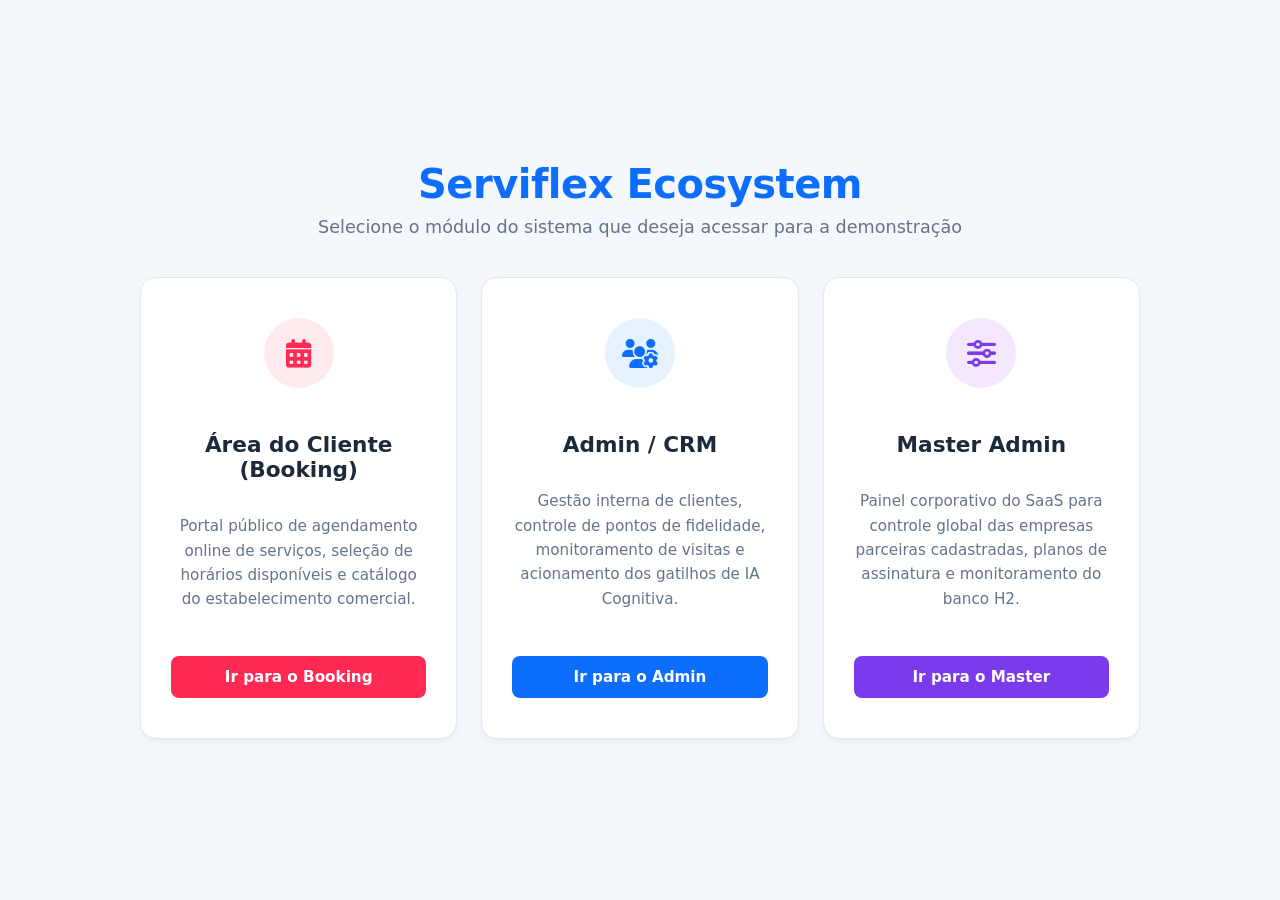
==== index.html @ 0034f4de "Add files via upload" ====
<!DOCTYPE html>
<html lang="pt-BR">
<head>
    <meta charset="UTF-8">
    <meta name="viewport" content="width=device-width, initial-scale=1.0">
    <title>Portal de Acesso | Serviflex</title>
      <link rel="stylesheet"
    href="https://cdnjs.cloudflare.com/ajax/libs/font-awesome/6.5.2/css/all.min.css">
    <link rel="stylesheet" href="style.css">
    <style>
        * { 
            margin: 0; 
            padding: 0; 
            box-sizing: border-box; 
            font-family: 'Segoe UI', system-ui, sans-serif; 
        }
        
        body { 
            background-color: #f4f7fc; 
            color: #2c3e50; 
            display: flex; 
            align-items: center; 
            justify-content: center; 
            min-height: 100vh; 
            padding: 20px; 
        }

        .portal-container { 
            max-width: 1000px; 
            width: 100%; 
            text-align: center; 
        }

        .header { 
            margin-bottom: 40px; 
        }

        .header h1 { 
            font-size: 2.5rem; 
            color: #0d6efd; 
            margin-bottom: 10px; 
            font-weight: 800; 
            letter-spacing: -0.5px;
        }

        .header p { 
            color: #64748b; 
            font-size: 1.1rem; 
        }

        .cards-grid { 
            display: grid; 
            grid-template-columns: repeat(auto-fit, minmax(280px, 1fr)); 
            gap: 24px; 
            margin-top: 20px; 
        }

        .card { 
            background: white; 
            padding: 40px 30px; 
            border-radius: 16px; 
            box-shadow: 0 4px 6px -1px rgb(0 0 0 / 0.05); 
            border: 1px solid #e2e8f0; 
            display: flex; 
            flex-direction: column; 
            align-items: center; 
            cursor: pointer; 
            transition: transform 0.23s ease, box-shadow 0.23s ease, border-color 0.23s ease; 
        }

        .card:hover { 
            transform: translateY(-5px); 
            box-shadow: 0 20px 25px -5px rgb(0 0 0 / 0.1); 
        }

        .icon-wrapper { 
            width: 70px; 
            height: 70px; 
            border-radius: 50px; 
            display: flex; 
            align-items: center; 
            justify-content: center; 
            font-size: 1.8rem; 
            margin-bottom: 24px; 
        }

        .card-client:hover { border-color: #ff2a54; }
        .card-client .icon-wrapper { background: #ffebee; color: #ff2a54; }

        .card-admin:hover { border-color: #0d6efd; }
        .card-admin .icon-wrapper { background: #e7f1ff; color: #0d6efd; }

        .card-master:hover { border-color: #7c3aed; }
        .card-master .icon-wrapper { background: #f3e8ff; color: #7c3aed; }

        .card h2 { 
            font-size: 1.35rem; 
            margin-bottom: 12px; 
            font-weight: 700; 
            color: #1e293b; 
        }

        .card p { 
            color: #64748b; 
            font-size: 0.95rem; 
            line-height: 1.6; 
            margin-bottom: 24px; 
        }

        .btn { 
            width: 100%; 
            padding: 12px; 
            border-radius: 8px; 
            font-weight: 600; 
            font-size: 0.95rem; 
            text-align: center; 
            border: none; 
            margin-top: auto; 
        }

        .card-client .btn { background: #ff2a54; color: white; }
        .card-admin .btn { background: #0d6efd; color: white; }
        .card-master .btn { background: #7c3aed; color: white; }
    </style>
</head>
<body>

    <div class="portal-container">
        <div class="header">
            <h1>Serviflex Ecosystem</h1>
            <p>Selecione o módulo do sistema que deseja acessar para a demonstração</p>
        </div>

        <div class="cards-grid">
            
            <div class="card card-client" onclick="window.location.href='./appointments.html'">
                <div class="icon-wrapper"><i class="fa-solid fa-calendar-days"></i></div>
                <h2>Área do Cliente (Booking)</h2>
                <p>Portal público de agendamento online de serviços, seleção de horários disponíveis e catálogo do estabelecimento comercial.</p>
                <div class="btn">Ir para o Booking</div>
            </div>

            <div class="card card-admin" onclick="window.location.href='./admin.html'">
                <div class="icon-wrapper"><i class="fa-solid fa-users-gear"></i></div>
                <h2>Admin / CRM</h2>
                <p>Gestão interna de clientes, controle de pontos de fidelidade, monitoramento de visitas e acionamento dos gatilhos de IA Cognitiva.</p>
                <div class="btn">Ir para o Admin</div>
            </div>

            <div class="card card-master" onclick="window.location.href='./master-admin.html'">
                <div class="icon-wrapper"><i class="fa-solid fa-sliders"></i></div>
                <h2>Master Admin</h2>
                <p>Painel corporativo do SaaS para controle global das empresas parceiras cadastradas, planos de assinatura e monitoramento do banco H2.</p>
                <div class="btn">Ir para o Master</div>
            </div>

        </div>
    </div>

</body>
</html>
---- style.css ----
:root {
    --bg-primary: #f8fafc;
    --bg-sidebar: #ffffff;
    --text-color: #0f172a;
    --text-muted: #64748b;
    --primary-color: #3b82f6;
    --primary-light: #eff6ff;
    --primary-hover: #1d4ed8;
    --card-bg: #ffffff;
    --border-color: #e2e8f0;
    --shadow-sm: 0 1px 2px 0 rgba(0, 0, 0, 0.05);
    --shadow-md: 0 4px 6px -1px rgba(0, 0, 0, 0.05), 0 2px 4px -2px rgba(0, 0, 0, 0.05);
    --shadow-lg: 0 10px 15px -3px rgba(0, 0, 0, 0.08), 0 4px 6px -4px rgba(0, 0, 0, 0.08);
    --radius-sm: 8px;
    --radius-md: 12px;
    --radius-lg: 16px;
}

[data-theme="dark"] {
    --bg-primary: #0b0f19;
    --bg-sidebar: #111827;
    --text-color: #f8fafc;
    --text-muted: #94a3b8;
    --primary-color: #38bdf8;
    --primary-light: #0c4a6e;
    --primary-hover: #0ea5e9;
    --card-bg: #1f2937;
    --border-color: #374151;
}

* { 
    margin: 0; 
    padding: 0; 
    box-sizing: border-box; 
    font-family: 'Inter', 'Segoe UI', system-ui, sans-serif; 
}

body { 
    background-color: var(--bg-primary); 
    color: var(--text-color); 
    transition: background-color 0.3s ease, color 0.3s ease; 
    -webkit-font-smoothing: antialiased;
}

.app-container { 
    display: flex; 
    min-height: 100vh; 
}

/* Sidebar Estilo Flutuante/Premium */
.sidebar { 
    width: 280px; 
    background-color: var(--bg-sidebar); 
    border-right: 1px solid var(--border-color); 
    padding: 2.5rem 1.5rem; 
    display: flex; 
    flex-direction: column; 
    justify-content: space-between; 
    transition: background-color 0.3s ease, border-color 0.3s ease;
}

.logo h2 { 
    font-size: 1.5rem;
    font-weight: 800; 
    letter-spacing: -0.025em;
} 

.logo h2 span { 
    color: var(--primary-color); 
}

.menu { 
    margin-top: 3rem; 
    display: flex; 
    flex-direction: column; 
    gap: 0.5rem; 
    flex-grow: 1; 
}

.menu a { 
    text-decoration: none; 
    color: var(--text-muted); 
    padding: 0.75rem 1rem; 
    border-radius: var(--radius-sm); 
    display: flex; 
    align-items: center; 
    gap: 12px; 
    font-weight: 500;
    font-size: 0.95rem;
    transition: all 0.2s cubic-bezier(0.4, 0, 0.2, 1);
}

.menu a i {
    font-size: 1.1rem;
    transition: transform 0.2s ease;
}

.menu a.active, .menu a:hover { 
    background-color: var(--primary-light); 
    color: var(--primary-color); 
    font-weight: 600; 
}

.menu a:hover i {
    transform: scale(1.1);
}

.main-content { 
    flex-grow: 1; 
    padding: 3rem; 
    max-width: 1400px;
    margin: 0 auto;
    width: 100%;
}

.top-header { 
    display: flex; 
    justify-content: space-between; 
    align-items: center; 
    margin-bottom: 3rem; 
}

.top-header h2 {
    font-size: 1.75rem;
    font-weight: 700;
    letter-spacing: -0.025em;
}

/* Centralização de Telas de Login/Auth */
.auth-container { 
    display: flex; 
    justify-content: center; 
    align-items: center; 
    min-height: 100vh; 
    background: radial-gradient(circle at top right, var(--primary-light), transparent 40%), var(--bg-primary);
}

.auth-card { 
    background: var(--card-bg); 
    border: 1px solid var(--border-color); 
    padding: 3rem 2.5rem; 
    border-radius: var(--radius-lg); 
    width: 100%; 
    max-width: 420px; 
    box-shadow: var(--shadow-lg); 
}

.auth-card form { 
    display: flex; 
    flex-direction: column; 
    gap: 1.25rem; 
}

/* Dashboard Cards (Métricas Elevadas) */
.dashboard-cards { 
    display: grid; 
    grid-template-columns: repeat(auto-fit, minmax(240px, 1fr)); 
    gap: 1.5rem; 
    margin-bottom: 3rem; 
}

.card { 
    background-color: var(--card-bg); 
    border: 1px solid var(--border-color); 
    border-radius: var(--radius-md); 
    padding: 1.75rem; 
    display: flex; 
    align-items: center; 
    gap: 20px; 
    box-shadow: var(--shadow-sm);
    transition: transform 0.2s ease, box-shadow 0.2s ease;
}

.card:hover {
    transform: translateY(-4px);
    box-shadow: var(--shadow-lg);
}

.card-icon { 
    font-size: 1.75rem; 
    color: var(--primary-color); 
    background: var(--primary-light);
    padding: 1rem;
    border-radius: var(--radius-sm);
    display: flex;
    align-items: center;
    justify-content: center;
    width: 54px;
    height: 54px;
}

.card div p {
    font-size: 0.875rem;
    color: var(--text-muted);
    margin-bottom: 0.25rem;
    font-weight: 500;
}

.card div h3 {
    font-size: 1.5rem;
    font-weight: 700;
    letter-spacing: -0.025em;
}

/* Blocos de Conteúdo Principal */
.content-block { 
    background-color: var(--card-bg); 
    border: 1px solid var(--border-color); 
    border-radius: var(--radius-lg); 
    padding: 2.5rem; 
    margin-bottom: 2.5rem; 
    box-shadow: var(--shadow-sm);
}

.content-block h3 {
    font-size: 1.25rem;
    font-weight: 700;
    margin-bottom: 1.25rem;
    letter-spacing: -0.02em;
}

.form-grid { 
    display: grid; 
    grid-template-columns: repeat(auto-fit, minmax(220px, 1fr)); 
    gap: 1.25rem; 
    margin-top: 1.25rem;
}

/* Inputs Modernos com Focus State */
input, select, button { 
    padding: 0.75rem 1.2rem; 
    border-radius: var(--radius-sm); 
    border: 1px solid var(--border-color); 
    background-color: var(--card-bg); 
    color: var(--text-color); 
    font-size: 0.95rem; 
    outline: none;
    transition: all 0.2s ease;
}

input:focus, select:focus {
    border-color: var(--primary-color);
    box-shadow: 0 0 0 4px var(--primary-light);
}

input::placeholder {
    color: var(--text-muted);
    opacity: 0.7;
}

/* Botões Interativos */
.btn-primary { 
    background-color: var(--primary-color); 
    color: white; 
    font-weight: 600; 
    border: none; 
    cursor: pointer; 
}

.btn-primary:hover {
    background-color: var(--primary-hover);
    transform: scale(1.01);
}

.btn-primary:active {
    transform: scale(0.99);
}

.search-bar {
    width: 100%;
    max-width: 320px;
    background-color: var(--card-bg);
}

/* Tabelas Polidas */
.table-container { 
    overflow-x: auto; 
    margin-top: 1.5rem; 
    border: 1px solid var(--border-color);
    border-radius: var(--radius-md);
    box-shadow: var(--shadow-sm);
}

table { 
    width: 100%; 
    border-collapse: collapse; 
    background: var(--card-bg);
}

th, td { 
    padding: 1rem 1.25rem; 
    border-bottom: 1px solid var(--border-color); 
    text-align: left; 
    font-size: 0.925rem;
}

th { 
    background: var(--bg-primary); 
    color: var(--text-muted); 
    font-weight: 600;
    text-transform: uppercase;
    font-size: 0.75rem;
    letter-spacing: 0.05em;
}

tr:last-child td {
    border-bottom: none;
}

tr:hover td {
    background-color: var(--primary-light);
}

/* Badges de Fidelidade */
.badge { 
    padding: 0.35rem 0.85rem; 
    border-radius: 50px; 
    font-size: 0.75rem; 
    font-weight: 700; 
    display: inline-block;
    letter-spacing: 0.025em;
}

.badge-bronze { background: #ffedd5; color: #b45309; border: 1px solid #fed7aa; }
.badge-silver { background: #f1f5f9; color: #475569; border: 1px solid #e2e8f0; }
.badge-gold { background: #fef3c7; color: #b45309; border: 1px solid #fde68a; }

/* Botões de Ação na Tabela */
.action-buttons { 
    display: flex; 
    gap: 8px; 
}

.action-buttons button {
    padding: 8px 14px;
    border-radius: 6px;
    border: none;
    cursor: pointer;
    color: white;
    font-size: 0.8rem;
    font-weight: 600;
    display: flex;
    align-items: center;
    gap: 6px;
    box-shadow: var(--shadow-sm);
}

.action-buttons button i {
    font-size: 0.9rem;
}

.btn-ia-fid { background: linear-gradient(135deg, #8b5cf6, #6d28d9); }
.btn-ia-fid:hover { opacity: 0.9; transform: translateY(-1px); }

.btn-ia-ret { background: linear-gradient(135deg, #f97316, #ea580c); }
.btn-ia-ret:hover { opacity: 0.9; transform: translateY(-1px); }

.btn-del { background: #ef4444; padding: 8px 10px !important; }
.btn-del:hover { background: #dc2626; }

/* Switch de Tema Global Sleek */
.theme-switch-wrapper { 
    display: flex; 
    align-items: center; 
    gap: 12px; 
    padding: 1rem 0;
    color: var(--text-muted);
    font-size: 0.9rem;
    font-weight: 500;
}

.theme-switch { 
    display: inline-block; 
    height: 24px; 
    position: relative; 
    width: 46px; 
}

.theme-switch input { display:none; }

.slider { 
    background-color: #cbd5e1; 
    bottom: 0; 
    cursor: pointer; 
    left: 0; 
    position: absolute; 
    right: 0; 
    top: 0; 
    transition: .3s cubic-bezier(0.4, 0, 0.2, 1); 
    border-radius: 34px; 
}

.slider:before { 
    background-color: white; 
    bottom: 3px; 
    content: ""; 
    height: 18px; 
    left: 3px; 
    position: absolute; 
    width: 18px; 
    transition: .3s cubic-bezier(0.4, 0, 0.2, 1); 
    border-radius: 50%; 
    box-shadow: 0 1px 3px rgba(0,0,0,0.1);
}

[data-theme="dark"] .slider {
    background-color: #374151;
}

input:checked + .slider { background-color: var(--primary-color); }
input:checked + .slider:before { transform: translateX(22px); }
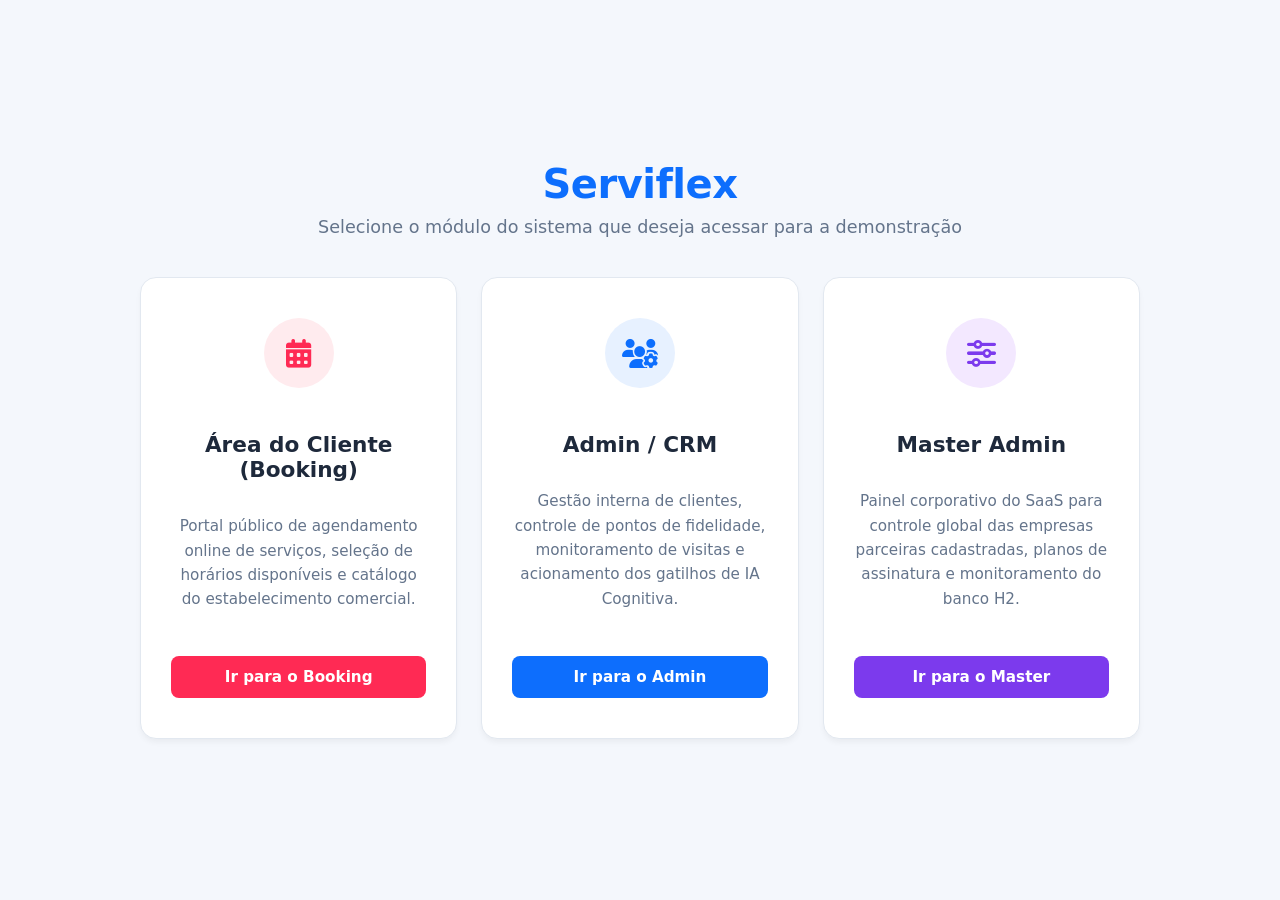
==== commit 223080b1: "Update header title in index.html" ====
--- a/index.html
+++ b/index.html
@@ -127,13 +127,13 @@
 
     <div class="portal-container">
         <div class="header">
-            <h1>Serviflex Ecosystem</h1>
+            <h1>Serviflex</h1>
             <p>Selecione o módulo do sistema que deseja acessar para a demonstração</p>
         </div>
 
         <div class="cards-grid">
             
-            <div class="card card-client" onclick="window.location.href='./appointments.html'">
+           <div class="card card-client" onclick="window.location.href='./login.html'">
                 <div class="icon-wrapper"><i class="fa-solid fa-calendar-days"></i></div>
                 <h2>Área do Cliente (Booking)</h2>
                 <p>Portal público de agendamento online de serviços, seleção de horários disponíveis e catálogo do estabelecimento comercial.</p>
